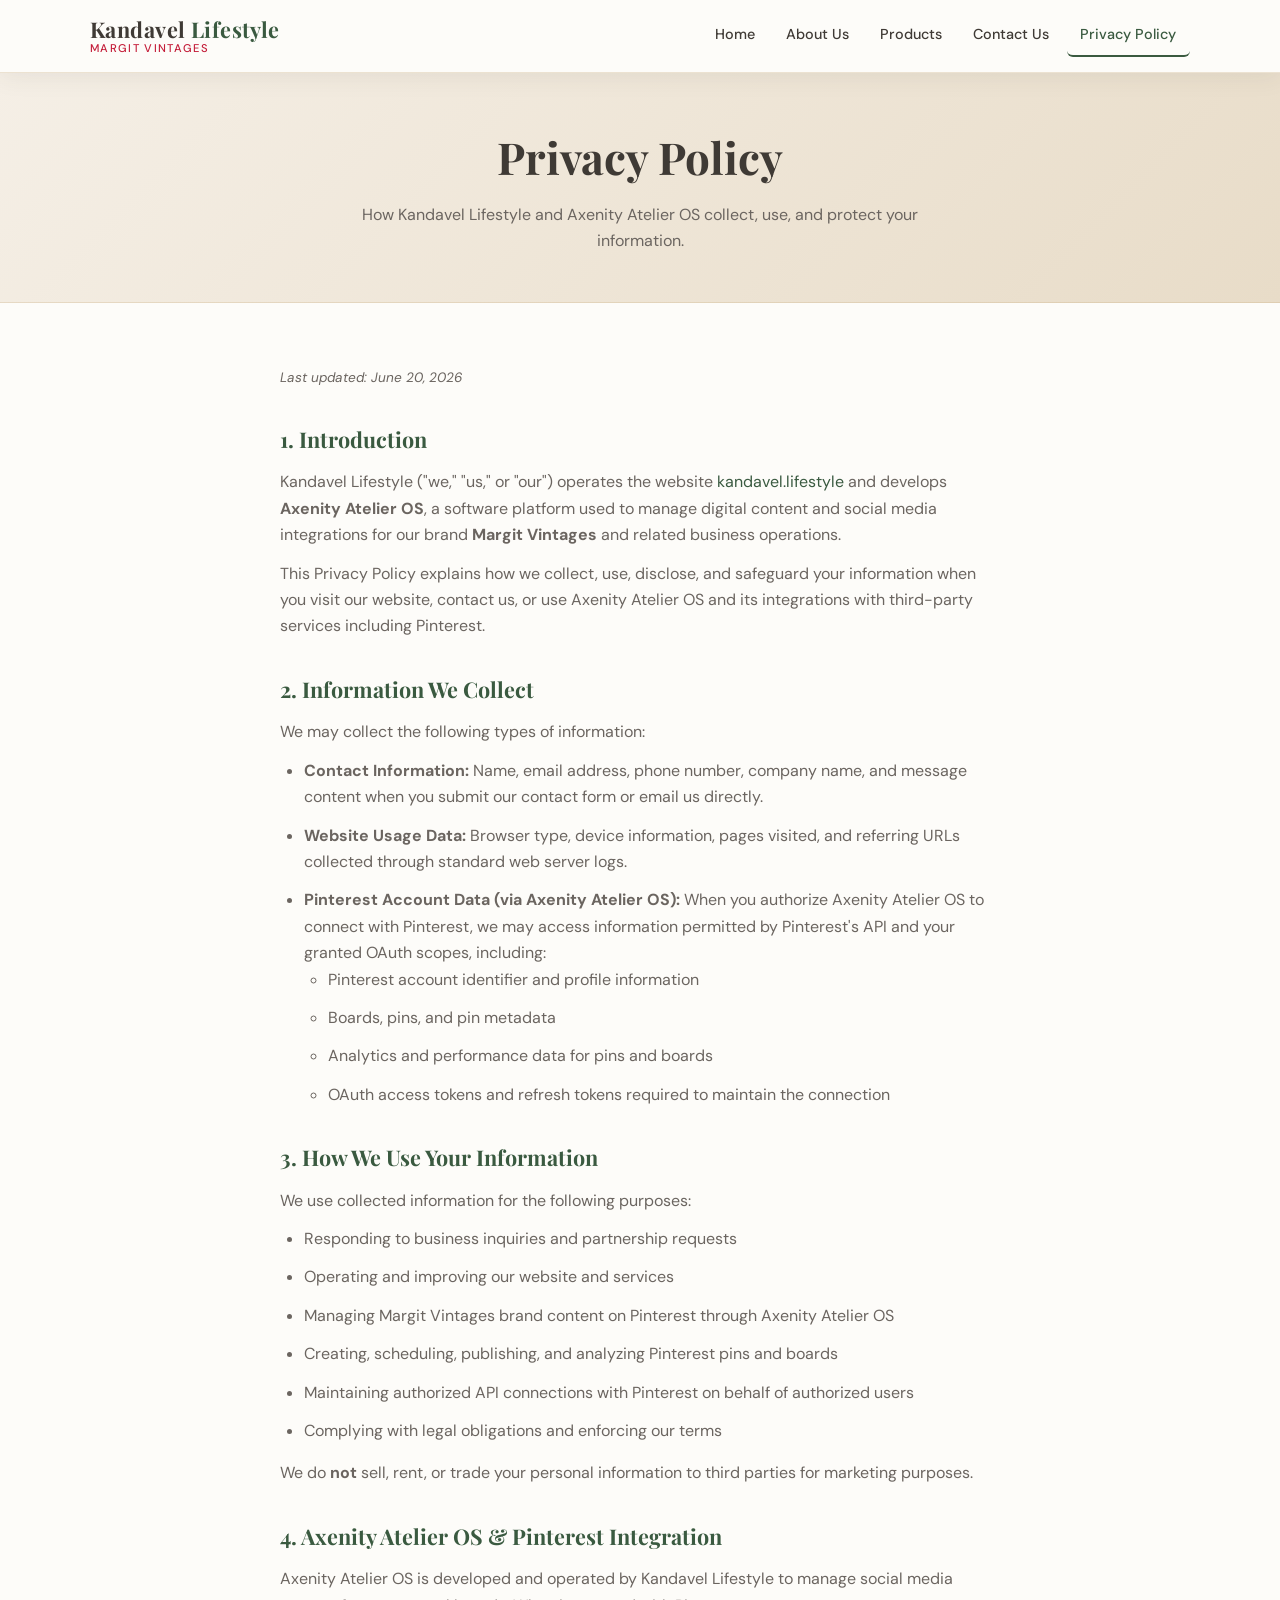
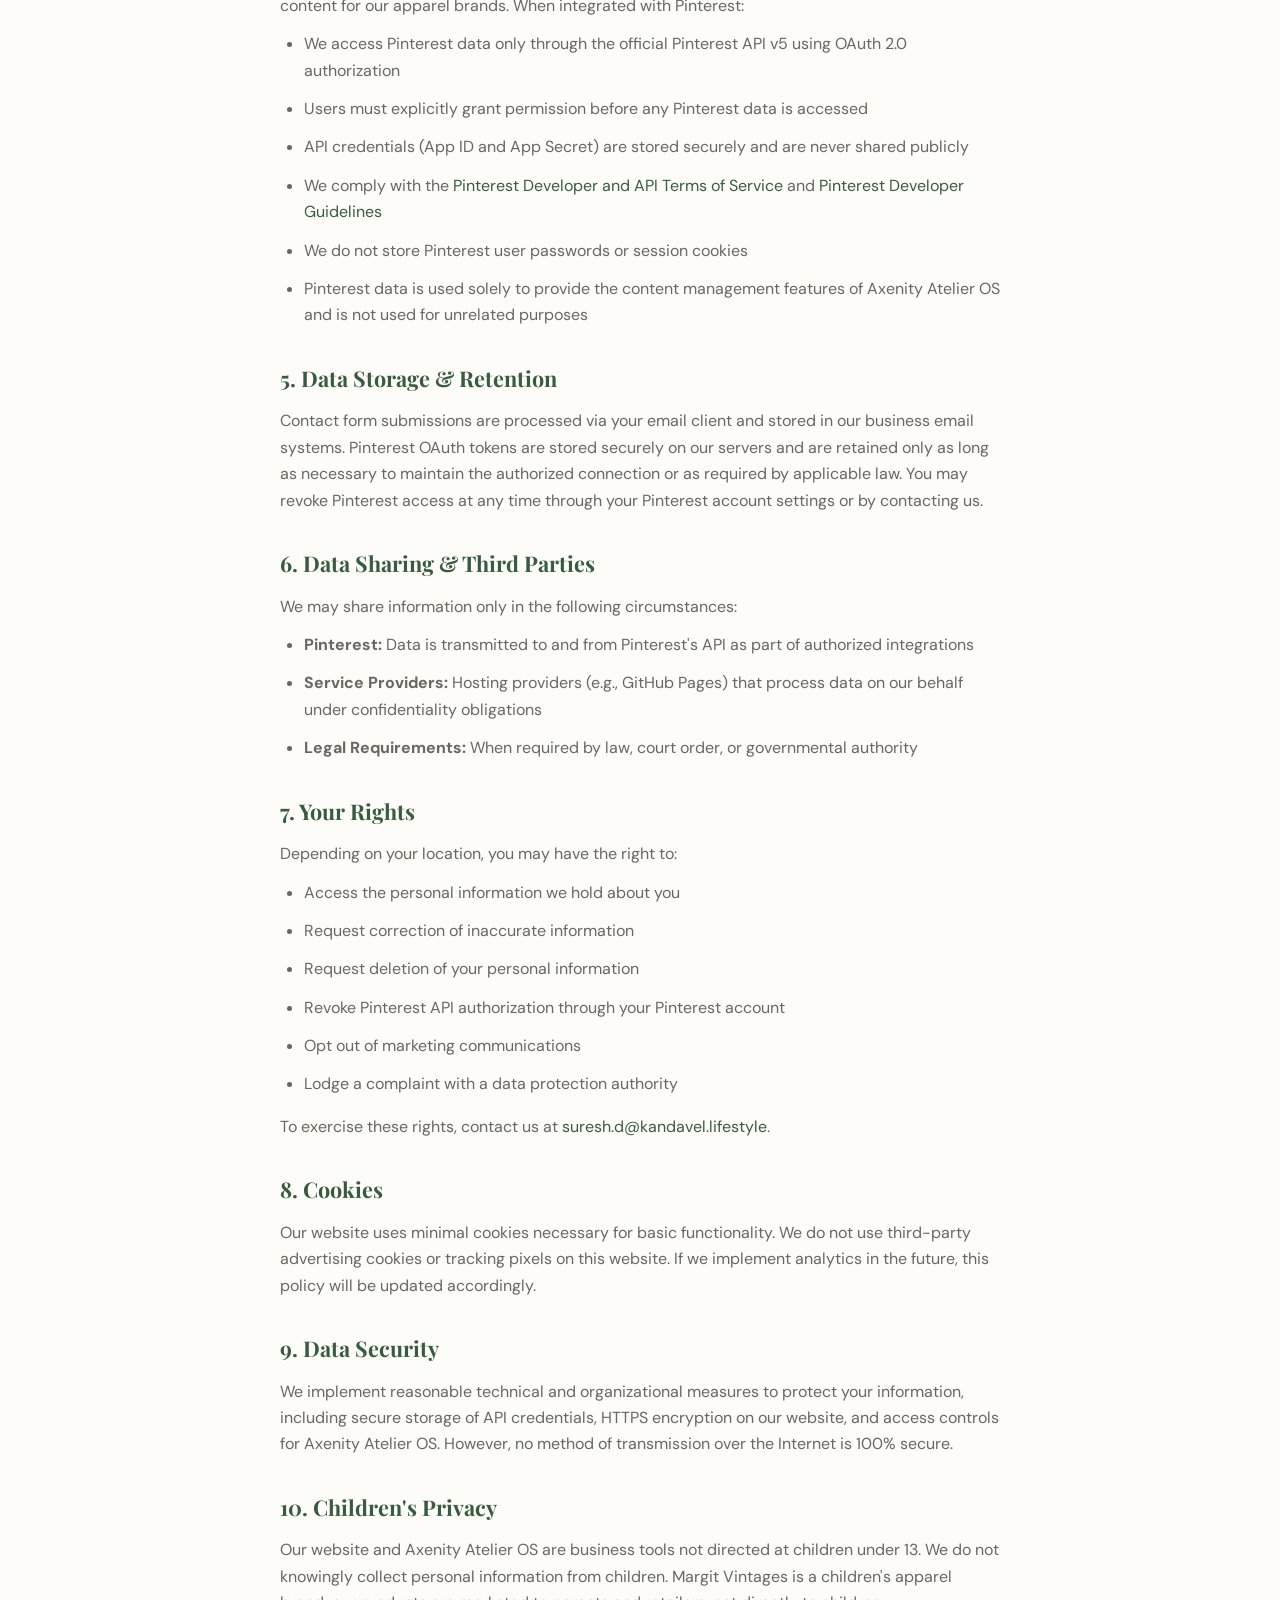
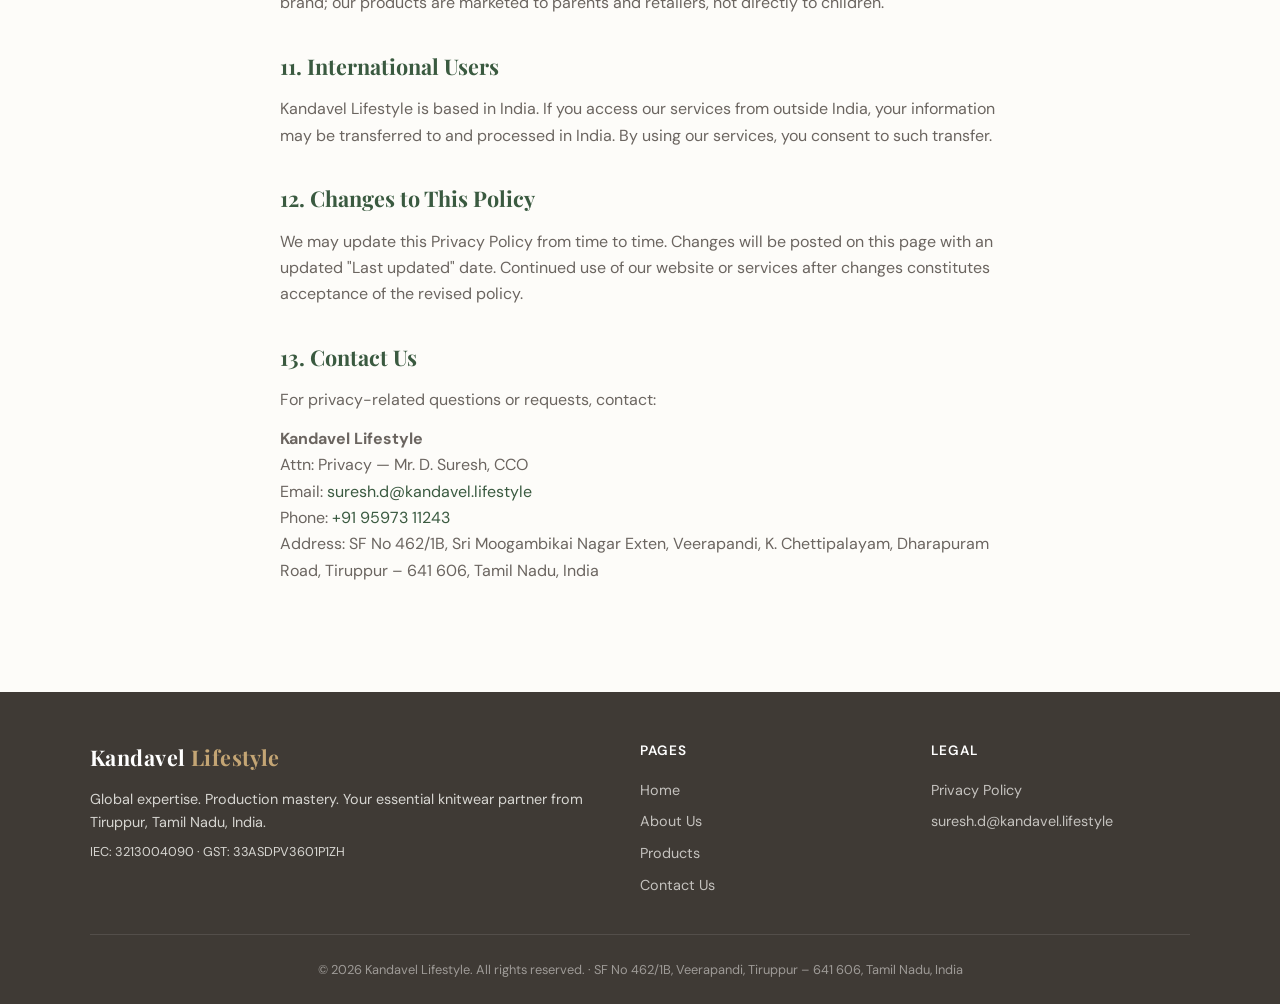
==== privacy-policy.html @ 0acff4d2 "Add Kandavel Lifestyle website for GitHub Pages hosting. Complete static site with About, Products, " ====
<!DOCTYPE html>
<html lang="en">
<head>
  <meta charset="UTF-8">
  <meta name="viewport" content="width=device-width, initial-scale=1.0">
  <meta name="description" content="Privacy Policy for Kandavel Lifestyle and Axenity Atelier OS — how we collect, use, and protect your data including Pinterest API integration.">
  <title>Privacy Policy | Kandavel Lifestyle</title>
  <link rel="preconnect" href="https://fonts.googleapis.com">
  <link rel="preconnect" href="https://fonts.gstatic.com" crossorigin>
  <link href="https://fonts.googleapis.com/css2?family=DM+Sans:ital,opsz,wght@0,9..40,400;0,9..40,500;0,9..40,600;0,9..40,700&family=Playfair+Display:wght@600;700&display=swap" rel="stylesheet">
  <link rel="stylesheet" href="css/style.css">
</head>
<body>
  <header class="site-header">
    <div class="container">
      <div class="header-inner">
        <a href="index.html" class="logo">
          <span class="logo-main">Kandavel <span>Lifestyle</span></span>
          <span class="logo-sub">Margit Vintages</span>
        </a>
        <nav class="nav-desktop" aria-label="Main navigation">
          <a href="index.html">Home</a>
          <a href="about.html">About Us</a>
          <a href="products.html">Products</a>
          <a href="contact.html">Contact Us</a>
          <a href="privacy-policy.html" class="active">Privacy Policy</a>
        </nav>
        <button class="menu-toggle" aria-label="Open menu" aria-expanded="false">
          <span></span><span></span><span></span>
        </button>
      </div>
      <nav class="nav-mobile" aria-label="Mobile navigation">
        <a href="index.html">Home</a>
        <a href="about.html">About Us</a>
        <a href="products.html">Products</a>
        <a href="contact.html">Contact Us</a>
        <a href="privacy-policy.html" class="active">Privacy Policy</a>
      </nav>
    </div>
  </header>

  <main>
    <section class="page-hero">
      <div class="container">
        <h1>Privacy Policy</h1>
        <p>How Kandavel Lifestyle and Axenity Atelier OS collect, use, and protect your information.</p>
      </div>
    </section>

    <section class="section">
      <div class="container policy-content">
        <p class="policy-updated">Last updated: June 20, 2026</p>

        <h2>1. Introduction</h2>
        <p>
          Kandavel Lifestyle ("we," "us," or "our") operates the website <a href="https://kandavel.lifestyle">kandavel.lifestyle</a> and develops <strong>Axenity Atelier OS</strong>, a software platform used to manage digital content and social media integrations for our brand <strong>Margit Vintages</strong> and related business operations.
        </p>
        <p>
          This Privacy Policy explains how we collect, use, disclose, and safeguard your information when you visit our website, contact us, or use Axenity Atelier OS and its integrations with third-party services including Pinterest.
        </p>

        <h2>2. Information We Collect</h2>
        <p>We may collect the following types of information:</p>
        <ul>
          <li><strong>Contact Information:</strong> Name, email address, phone number, company name, and message content when you submit our contact form or email us directly.</li>
          <li><strong>Website Usage Data:</strong> Browser type, device information, pages visited, and referring URLs collected through standard web server logs.</li>
          <li><strong>Pinterest Account Data (via Axenity Atelier OS):</strong> When you authorize Axenity Atelier OS to connect with Pinterest, we may access information permitted by Pinterest's API and your granted OAuth scopes, including:
            <ul>
              <li>Pinterest account identifier and profile information</li>
              <li>Boards, pins, and pin metadata</li>
              <li>Analytics and performance data for pins and boards</li>
              <li>OAuth access tokens and refresh tokens required to maintain the connection</li>
            </ul>
          </li>
        </ul>

        <h2>3. How We Use Your Information</h2>
        <p>We use collected information for the following purposes:</p>
        <ul>
          <li>Responding to business inquiries and partnership requests</li>
          <li>Operating and improving our website and services</li>
          <li>Managing Margit Vintages brand content on Pinterest through Axenity Atelier OS</li>
          <li>Creating, scheduling, publishing, and analyzing Pinterest pins and boards</li>
          <li>Maintaining authorized API connections with Pinterest on behalf of authorized users</li>
          <li>Complying with legal obligations and enforcing our terms</li>
        </ul>
        <p>We do <strong>not</strong> sell, rent, or trade your personal information to third parties for marketing purposes.</p>

        <h2>4. Axenity Atelier OS &amp; Pinterest Integration</h2>
        <p>
          Axenity Atelier OS is developed and operated by Kandavel Lifestyle to manage social media content for our apparel brands. When integrated with Pinterest:
        </p>
        <ul>
          <li>We access Pinterest data only through the official Pinterest API v5 using OAuth 2.0 authorization</li>
          <li>Users must explicitly grant permission before any Pinterest data is accessed</li>
          <li>API credentials (App ID and App Secret) are stored securely and are never shared publicly</li>
          <li>We comply with the <a href="https://developers.pinterest.com/terms/" target="_blank" rel="noopener noreferrer">Pinterest Developer and API Terms of Service</a> and <a href="https://policy.pinterest.com/en/developer-guidelines" target="_blank" rel="noopener noreferrer">Pinterest Developer Guidelines</a></li>
          <li>We do not store Pinterest user passwords or session cookies</li>
          <li>Pinterest data is used solely to provide the content management features of Axenity Atelier OS and is not used for unrelated purposes</li>
        </ul>

        <h2>5. Data Storage &amp; Retention</h2>
        <p>
          Contact form submissions are processed via your email client and stored in our business email systems. Pinterest OAuth tokens are stored securely on our servers and are retained only as long as necessary to maintain the authorized connection or as required by applicable law. You may revoke Pinterest access at any time through your Pinterest account settings or by contacting us.
        </p>

        <h2>6. Data Sharing &amp; Third Parties</h2>
        <p>We may share information only in the following circumstances:</p>
        <ul>
          <li><strong>Pinterest:</strong> Data is transmitted to and from Pinterest's API as part of authorized integrations</li>
          <li><strong>Service Providers:</strong> Hosting providers (e.g., GitHub Pages) that process data on our behalf under confidentiality obligations</li>
          <li><strong>Legal Requirements:</strong> When required by law, court order, or governmental authority</li>
        </ul>

        <h2>7. Your Rights</h2>
        <p>Depending on your location, you may have the right to:</p>
        <ul>
          <li>Access the personal information we hold about you</li>
          <li>Request correction of inaccurate information</li>
          <li>Request deletion of your personal information</li>
          <li>Revoke Pinterest API authorization through your Pinterest account</li>
          <li>Opt out of marketing communications</li>
          <li>Lodge a complaint with a data protection authority</li>
        </ul>
        <p>To exercise these rights, contact us at <a href="mailto:suresh.d@kandavel.lifestyle">suresh.d@kandavel.lifestyle</a>.</p>

        <h2>8. Cookies</h2>
        <p>
          Our website uses minimal cookies necessary for basic functionality. We do not use third-party advertising cookies or tracking pixels on this website. If we implement analytics in the future, this policy will be updated accordingly.
        </p>

        <h2>9. Data Security</h2>
        <p>
          We implement reasonable technical and organizational measures to protect your information, including secure storage of API credentials, HTTPS encryption on our website, and access controls for Axenity Atelier OS. However, no method of transmission over the Internet is 100% secure.
        </p>

        <h2>10. Children's Privacy</h2>
        <p>
          Our website and Axenity Atelier OS are business tools not directed at children under 13. We do not knowingly collect personal information from children. Margit Vintages is a children's apparel brand; our products are marketed to parents and retailers, not directly to children.
        </p>

        <h2>11. International Users</h2>
        <p>
          Kandavel Lifestyle is based in India. If you access our services from outside India, your information may be transferred to and processed in India. By using our services, you consent to such transfer.
        </p>

        <h2>12. Changes to This Policy</h2>
        <p>
          We may update this Privacy Policy from time to time. Changes will be posted on this page with an updated "Last updated" date. Continued use of our website or services after changes constitutes acceptance of the revised policy.
        </p>

        <h2>13. Contact Us</h2>
        <p>For privacy-related questions or requests, contact:</p>
        <p>
          <strong>Kandavel Lifestyle</strong><br>
          Attn: Privacy — Mr. D. Suresh, CCO<br>
          Email: <a href="mailto:suresh.d@kandavel.lifestyle">suresh.d@kandavel.lifestyle</a><br>
          Phone: <a href="tel:+919597311243">+91 95973 11243</a><br>
          Address: SF No 462/1B, Sri Moogambikai Nagar Exten, Veerapandi, K. Chettipalayam, Dharapuram Road, Tiruppur – 641 606, Tamil Nadu, India
        </p>
      </div>
    </section>
  </main>

  <footer class="site-footer">
    <div class="container">
      <div class="footer-grid">
        <div class="footer-brand">
          <div class="logo-main">Kandavel <span>Lifestyle</span></div>
          <p>Global expertise. Production mastery. Your essential knitwear partner from Tiruppur, Tamil Nadu, India.</p>
          <p style="margin-top: 0.5rem; font-size: 0.8rem;">IEC: 3213004090 · GST: 33ASDPV3601P1ZH</p>
        </div>
        <div class="footer-links">
          <h4>Pages</h4>
          <a href="index.html">Home</a>
          <a href="about.html">About Us</a>
          <a href="products.html">Products</a>
          <a href="contact.html">Contact Us</a>
        </div>
        <div class="footer-links">
          <h4>Legal</h4>
          <a href="privacy-policy.html">Privacy Policy</a>
          <a href="mailto:suresh.d@kandavel.lifestyle">suresh.d@kandavel.lifestyle</a>
        </div>
      </div>
      <div class="footer-bottom">
        <p>&copy; 2026 Kandavel Lifestyle. All rights reserved. · SF No 462/1B, Veerapandi, Tiruppur – 641 606, Tamil Nadu, India</p>
      </div>
    </div>
  </footer>

  <script src="js/main.js"></script>
</body>
</html>
---- css/style.css ----
:root {
  --wood: #c4a574;
  --wood-dark: #8b6914;
  --wood-light: #f5efe6;
  --brand-red: #c41e3a;
  --brand-green: #3a5a40;
  --brand-green-light: #588157;
  --navy: #1b2a4a;
  --stone: #3f3a35;
  --stone-muted: #6b6560;
  --white: #fdfcf9;
  --shadow: 0 4px 24px rgba(63, 58, 53, 0.08);
  --shadow-lg: 0 12px 40px rgba(63, 58, 53, 0.12);
  --radius: 12px;
  --font-display: 'Playfair Display', Georgia, serif;
  --font-body: 'DM Sans', system-ui, sans-serif;
}

*,
*::before,
*::after {
  box-sizing: border-box;
  margin: 0;
  padding: 0;
}

html {
  scroll-behavior: smooth;
}

body {
  font-family: var(--font-body);
  background-color: var(--white);
  color: var(--stone);
  line-height: 1.65;
  -webkit-font-smoothing: antialiased;
}

img {
  max-width: 100%;
  height: auto;
  display: block;
}

a {
  color: var(--brand-green);
  text-decoration: none;
  transition: color 0.2s;
}

a:hover {
  color: var(--brand-green-light);
}

.container {
  width: 100%;
  max-width: 1140px;
  margin: 0 auto;
  padding: 0 1.25rem;
}

/* Header */
.site-header {
  position: sticky;
  top: 0;
  z-index: 100;
  background: rgba(253, 252, 249, 0.95);
  backdrop-filter: blur(10px);
  border-bottom: 1px solid rgba(196, 165, 116, 0.3);
  box-shadow: var(--shadow);
}

.header-inner {
  display: flex;
  align-items: center;
  justify-content: space-between;
  height: 72px;
}

.logo {
  display: flex;
  flex-direction: column;
  line-height: 1.15;
}

.logo-main {
  font-family: var(--font-display);
  font-size: 1.35rem;
  font-weight: 700;
  color: var(--stone);
  letter-spacing: 0.02em;
}

.logo-main span {
  color: var(--brand-green);
}

.logo-sub {
  font-size: 0.7rem;
  font-weight: 500;
  color: var(--brand-red);
  letter-spacing: 0.12em;
  text-transform: uppercase;
}

.nav-desktop {
  display: none;
  gap: 0.25rem;
}

.nav-desktop a {
  padding: 0.5rem 0.85rem;
  font-size: 0.9rem;
  font-weight: 500;
  color: var(--stone);
  border-radius: 6px;
  border-bottom: 2px solid transparent;
}

.nav-desktop a:hover,
.nav-desktop a.active {
  color: var(--brand-green);
  border-bottom-color: var(--brand-green);
}

.menu-toggle {
  display: flex;
  flex-direction: column;
  gap: 5px;
  background: none;
  border: none;
  cursor: pointer;
  padding: 8px;
}

.menu-toggle span {
  display: block;
  width: 24px;
  height: 2px;
  background: var(--stone);
  transition: transform 0.3s;
}

.nav-mobile {
  display: none;
  flex-direction: column;
  padding: 0.5rem 0 1rem;
  border-top: 1px solid rgba(196, 165, 116, 0.2);
}

.nav-mobile.open {
  display: flex;
}

.nav-mobile a {
  padding: 0.75rem 0;
  font-weight: 500;
  color: var(--stone);
  border-bottom: 1px solid rgba(196, 165, 116, 0.15);
}

.nav-mobile a:hover,
.nav-mobile a.active {
  color: var(--brand-green);
}

@media (min-width: 768px) {
  .nav-desktop {
    display: flex;
  }

  .menu-toggle {
    display: none;
  }

  .nav-mobile {
    display: none !important;
  }
}

/* Hero */
.hero {
  position: relative;
  min-height: 480px;
  display: flex;
  align-items: flex-end;
  overflow: hidden;
  background: linear-gradient(135deg, var(--wood-light) 0%, #e8dcc8 50%, var(--wood) 100%);
}

.hero::before {
  content: '';
  position: absolute;
  inset: 0;
  background:
    repeating-linear-gradient(
      90deg,
      transparent,
      transparent 48px,
      rgba(139, 105, 20, 0.04) 48px,
      rgba(139, 105, 20, 0.04) 50px
    );
  pointer-events: none;
}

.hero-content {
  position: relative;
  padding: 3rem 0 4rem;
  max-width: 640px;
}

.hero-eyebrow {
  display: inline-block;
  font-size: 0.75rem;
  font-weight: 600;
  letter-spacing: 0.15em;
  text-transform: uppercase;
  color: var(--brand-red);
  margin-bottom: 0.75rem;
}

.hero h1 {
  font-family: var(--font-display);
  font-size: clamp(2rem, 5vw, 3.25rem);
  font-weight: 700;
  color: var(--stone);
  line-height: 1.15;
  margin-bottom: 1rem;
}

.hero p {
  font-size: 1.1rem;
  color: var(--stone-muted);
  margin-bottom: 1.75rem;
}

.hero-actions {
  display: flex;
  flex-wrap: wrap;
  gap: 0.75rem;
}

/* Buttons */
.btn {
  display: inline-flex;
  align-items: center;
  justify-content: center;
  padding: 0.75rem 1.5rem;
  font-size: 0.9rem;
  font-weight: 600;
  border-radius: 8px;
  border: 2px solid transparent;
  cursor: pointer;
  transition: all 0.2s;
}

.btn-primary {
  background: var(--brand-green);
  color: white;
  border-color: var(--brand-green);
}

.btn-primary:hover {
  background: var(--brand-green-light);
  border-color: var(--brand-green-light);
  color: white;
}

.btn-outline {
  background: transparent;
  color: var(--brand-green);
  border-color: var(--brand-green);
}

.btn-outline:hover {
  background: var(--brand-green);
  color: white;
}

.btn-red {
  background: var(--brand-red);
  color: white;
  border-color: var(--brand-red);
}

.btn-red:hover {
  background: #a01830;
  border-color: #a01830;
  color: white;
}

/* Sections */
.section {
  padding: 4rem 0;
}

.section-alt {
  background: var(--wood-light);
}

.section-header {
  text-align: center;
  max-width: 680px;
  margin: 0 auto 3rem;
}

.section-header h2 {
  font-family: var(--font-display);
  font-size: clamp(1.75rem, 4vw, 2.5rem);
  color: var(--stone);
  margin-bottom: 0.75rem;
}

.section-header p {
  color: var(--stone-muted);
  font-size: 1.05rem;
}

/* Cards grid */
.grid-3 {
  display: grid;
  grid-template-columns: 1fr;
  gap: 1.5rem;
}

.grid-2 {
  display: grid;
  grid-template-columns: 1fr;
  gap: 1.5rem;
}

@media (min-width: 640px) {
  .grid-2 {
    grid-template-columns: repeat(2, 1fr);
  }
}

@media (min-width: 768px) {
  .grid-3 {
    grid-template-columns: repeat(3, 1fr);
  }
}

.card {
  background: white;
  border-radius: var(--radius);
  box-shadow: var(--shadow);
  overflow: hidden;
  transition: transform 0.3s, box-shadow 0.3s;
}

.card:hover {
  transform: translateY(-4px);
  box-shadow: var(--shadow-lg);
}

.card-icon {
  font-size: 2rem;
  margin-bottom: 0.75rem;
}

.card-body {
  padding: 1.5rem;
}

.card-body h3 {
  font-family: var(--font-display);
  font-size: 1.2rem;
  color: var(--brand-green);
  margin-bottom: 0.5rem;
}

.card-body p {
  color: var(--stone-muted);
  font-size: 0.95rem;
}

/* Product cards */
.product-grid {
  display: grid;
  grid-template-columns: 1fr;
  gap: 2rem;
}

@media (min-width: 640px) {
  .product-grid {
    grid-template-columns: repeat(2, 1fr);
  }
}

@media (min-width: 1024px) {
  .product-grid {
    grid-template-columns: repeat(3, 1fr);
  }
}

.product-card img {
  width: 100%;
  aspect-ratio: 4/5;
  object-fit: cover;
}

.product-card .card-body {
  padding: 1.25rem;
}

.product-tag {
  display: inline-block;
  font-size: 0.7rem;
  font-weight: 600;
  letter-spacing: 0.08em;
  text-transform: uppercase;
  color: var(--brand-red);
  margin-bottom: 0.35rem;
}

.product-card h3 {
  font-family: var(--font-display);
  font-size: 1.15rem;
  color: var(--stone);
  margin-bottom: 0.35rem;
}

.product-card .product-desc {
  font-size: 0.88rem;
  color: var(--stone-muted);
}

/* Margit banner */
.margit-banner {
  background: linear-gradient(135deg, var(--navy) 0%, #2a3f6b 100%);
  color: white;
  border-radius: var(--radius);
  padding: 2.5rem;
  display: grid;
  gap: 1.5rem;
  align-items: center;
}

@media (min-width: 768px) {
  .margit-banner {
    grid-template-columns: 1fr 1fr;
    padding: 3rem;
  }
}

.margit-banner h2 {
  font-family: var(--font-display);
  font-size: 1.75rem;
  margin-bottom: 0.5rem;
}

.margit-banner h2 em {
  color: var(--brand-red);
  font-style: normal;
}

.margit-banner p {
  opacity: 0.9;
  font-size: 1rem;
}

/* Stats */
.stats-row {
  display: grid;
  grid-template-columns: repeat(2, 1fr);
  gap: 1rem;
}

@media (min-width: 768px) {
  .stats-row {
    grid-template-columns: repeat(4, 1fr);
  }
}

.stat-item {
  text-align: center;
  padding: 1.5rem 1rem;
  background: white;
  border-radius: var(--radius);
  box-shadow: var(--shadow);
}

.stat-value {
  font-family: var(--font-display);
  font-size: 1.75rem;
  font-weight: 700;
  color: var(--brand-green);
}

.stat-label {
  font-size: 0.8rem;
  color: var(--stone-muted);
  margin-top: 0.25rem;
}

/* About page */
.about-intro {
  max-width: 760px;
  margin: 0 auto 3rem;
  font-size: 1.05rem;
  color: var(--stone-muted);
}

.founder-grid {
  display: grid;
  gap: 1.5rem;
}

@media (min-width: 768px) {
  .founder-grid {
    grid-template-columns: repeat(2, 1fr);
  }
}

.founder-card {
  background: white;
  border-radius: var(--radius);
  padding: 2rem;
  box-shadow: var(--shadow);
  border-left: 4px solid var(--brand-green);
}

.founder-card h3 {
  font-family: var(--font-display);
  font-size: 1.25rem;
  margin-bottom: 0.25rem;
}

.founder-role {
  font-size: 0.85rem;
  font-weight: 600;
  color: var(--brand-red);
  text-transform: uppercase;
  letter-spacing: 0.06em;
  margin-bottom: 0.75rem;
}

.comparison-table {
  width: 100%;
  border-collapse: collapse;
  background: white;
  border-radius: var(--radius);
  overflow: hidden;
  box-shadow: var(--shadow);
  font-size: 0.9rem;
}

.comparison-table th,
.comparison-table td {
  padding: 1rem 1.25rem;
  text-align: left;
  border-bottom: 1px solid rgba(196, 165, 116, 0.2);
}

.comparison-table th {
  background: var(--brand-green);
  color: white;
  font-weight: 600;
}

.comparison-table tr:last-child td {
  border-bottom: none;
}

.commitment-list {
  list-style: none;
  display: grid;
  gap: 1rem;
}

@media (min-width: 768px) {
  .commitment-list {
    grid-template-columns: repeat(2, 1fr);
  }
}

.commitment-list li {
  background: white;
  padding: 1.25rem;
  border-radius: var(--radius);
  box-shadow: var(--shadow);
}

.commitment-list li strong {
  display: block;
  color: var(--brand-green);
  margin-bottom: 0.35rem;
}

/* Contact */
.contact-layout {
  display: grid;
  gap: 2rem;
}

@media (min-width: 768px) {
  .contact-layout {
    grid-template-columns: 1fr 1fr;
  }
}

.contact-info-card {
  background: white;
  border-radius: var(--radius);
  padding: 2rem;
  box-shadow: var(--shadow);
}

.contact-info-card h3 {
  font-family: var(--font-display);
  font-size: 1.2rem;
  color: var(--brand-green);
  margin-bottom: 1rem;
}

.contact-person {
  margin-bottom: 1.5rem;
  padding-bottom: 1.5rem;
  border-bottom: 1px solid rgba(196, 165, 116, 0.2);
}

.contact-person:last-child {
  margin-bottom: 0;
  padding-bottom: 0;
  border-bottom: none;
}

.contact-person .role {
  font-size: 0.8rem;
  font-weight: 600;
  color: var(--brand-red);
  text-transform: uppercase;
  letter-spacing: 0.06em;
}

.contact-person .name {
  font-weight: 600;
  font-size: 1.05rem;
  margin: 0.25rem 0;
}

.contact-person a {
  display: block;
  font-size: 0.9rem;
  margin-top: 0.15rem;
}

.contact-form {
  background: white;
  border-radius: var(--radius);
  padding: 2rem;
  box-shadow: var(--shadow);
}

.form-group {
  margin-bottom: 1.25rem;
}

.form-group label {
  display: block;
  font-size: 0.85rem;
  font-weight: 600;
  margin-bottom: 0.4rem;
  color: var(--stone);
}

.form-group input,
.form-group textarea {
  width: 100%;
  padding: 0.75rem 1rem;
  border: 1px solid rgba(196, 165, 116, 0.4);
  border-radius: 8px;
  font-family: var(--font-body);
  font-size: 0.95rem;
  background: var(--white);
  transition: border-color 0.2s;
}

.form-group input:focus,
.form-group textarea:focus {
  outline: none;
  border-color: var(--brand-green);
}

.form-group textarea {
  min-height: 120px;
  resize: vertical;
}

/* Privacy policy */
.policy-content {
  max-width: 760px;
  margin: 0 auto;
}

.policy-content h2 {
  font-family: var(--font-display);
  font-size: 1.35rem;
  color: var(--brand-green);
  margin: 2rem 0 0.75rem;
}

.policy-content h2:first-child {
  margin-top: 0;
}

.policy-content p,
.policy-content li {
  color: var(--stone-muted);
  margin-bottom: 0.75rem;
}

.policy-content ul {
  padding-left: 1.5rem;
  margin-bottom: 1rem;
}

.policy-updated {
  font-size: 0.85rem;
  color: var(--stone-muted);
  font-style: italic;
  margin-bottom: 2rem;
}

/* Page hero (inner pages) */
.page-hero {
  background: linear-gradient(135deg, var(--wood-light), #e8dcc8);
  padding: 3rem 0;
  text-align: center;
  border-bottom: 1px solid rgba(196, 165, 116, 0.3);
}

.page-hero h1 {
  font-family: var(--font-display);
  font-size: clamp(1.75rem, 4vw, 2.75rem);
  color: var(--stone);
  margin-bottom: 0.5rem;
}

.page-hero p {
  color: var(--stone-muted);
  max-width: 560px;
  margin: 0 auto;
}

/* B2B products section */
.b2b-grid {
  display: grid;
  gap: 1rem;
}

@media (min-width: 640px) {
  .b2b-grid {
    grid-template-columns: repeat(2, 1fr);
  }
}

@media (min-width: 1024px) {
  .b2b-grid {
    grid-template-columns: repeat(4, 1fr);
  }
}

.b2b-item {
  background: white;
  padding: 1.25rem;
  border-radius: var(--radius);
  box-shadow: var(--shadow);
  text-align: center;
  font-weight: 500;
  color: var(--stone);
}

/* Footer */
.site-footer {
  background: var(--stone);
  color: rgba(253, 252, 249, 0.8);
  padding: 3rem 0 1.5rem;
  margin-top: 2rem;
}

.footer-grid {
  display: grid;
  gap: 2rem;
  margin-bottom: 2rem;
}

@media (min-width: 768px) {
  .footer-grid {
    grid-template-columns: 2fr 1fr 1fr;
  }
}

.footer-brand .logo-main {
  color: white;
}

.footer-brand .logo-main span {
  color: var(--wood);
}

.footer-brand p {
  margin-top: 0.75rem;
  font-size: 0.9rem;
  line-height: 1.6;
}

.footer-links h4 {
  font-size: 0.85rem;
  font-weight: 600;
  text-transform: uppercase;
  letter-spacing: 0.08em;
  color: white;
  margin-bottom: 0.75rem;
}

.footer-links a {
  display: block;
  color: rgba(253, 252, 249, 0.7);
  font-size: 0.9rem;
  padding: 0.25rem 0;
}

.footer-links a:hover {
  color: white;
}

.footer-bottom {
  border-top: 1px solid rgba(255, 255, 255, 0.1);
  padding-top: 1.5rem;
  text-align: center;
  font-size: 0.8rem;
  color: rgba(253, 252, 249, 0.5);
}
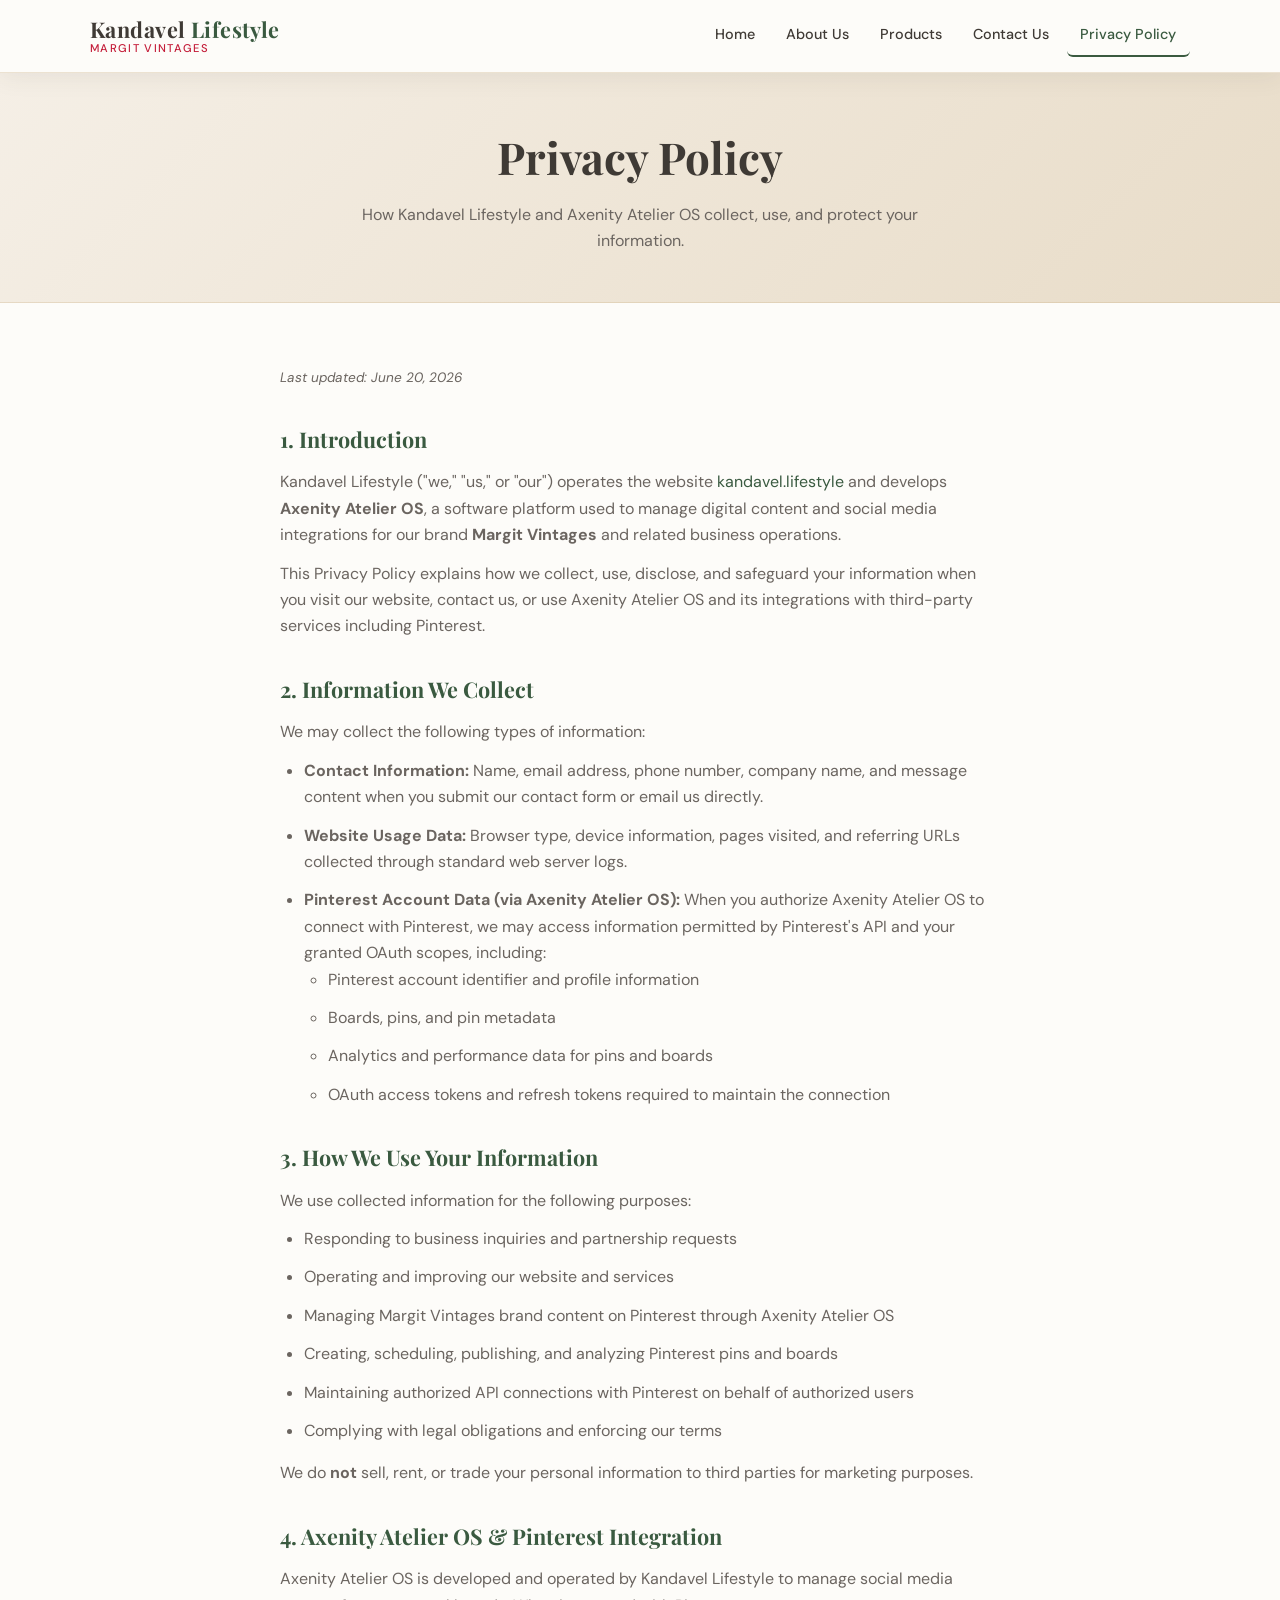
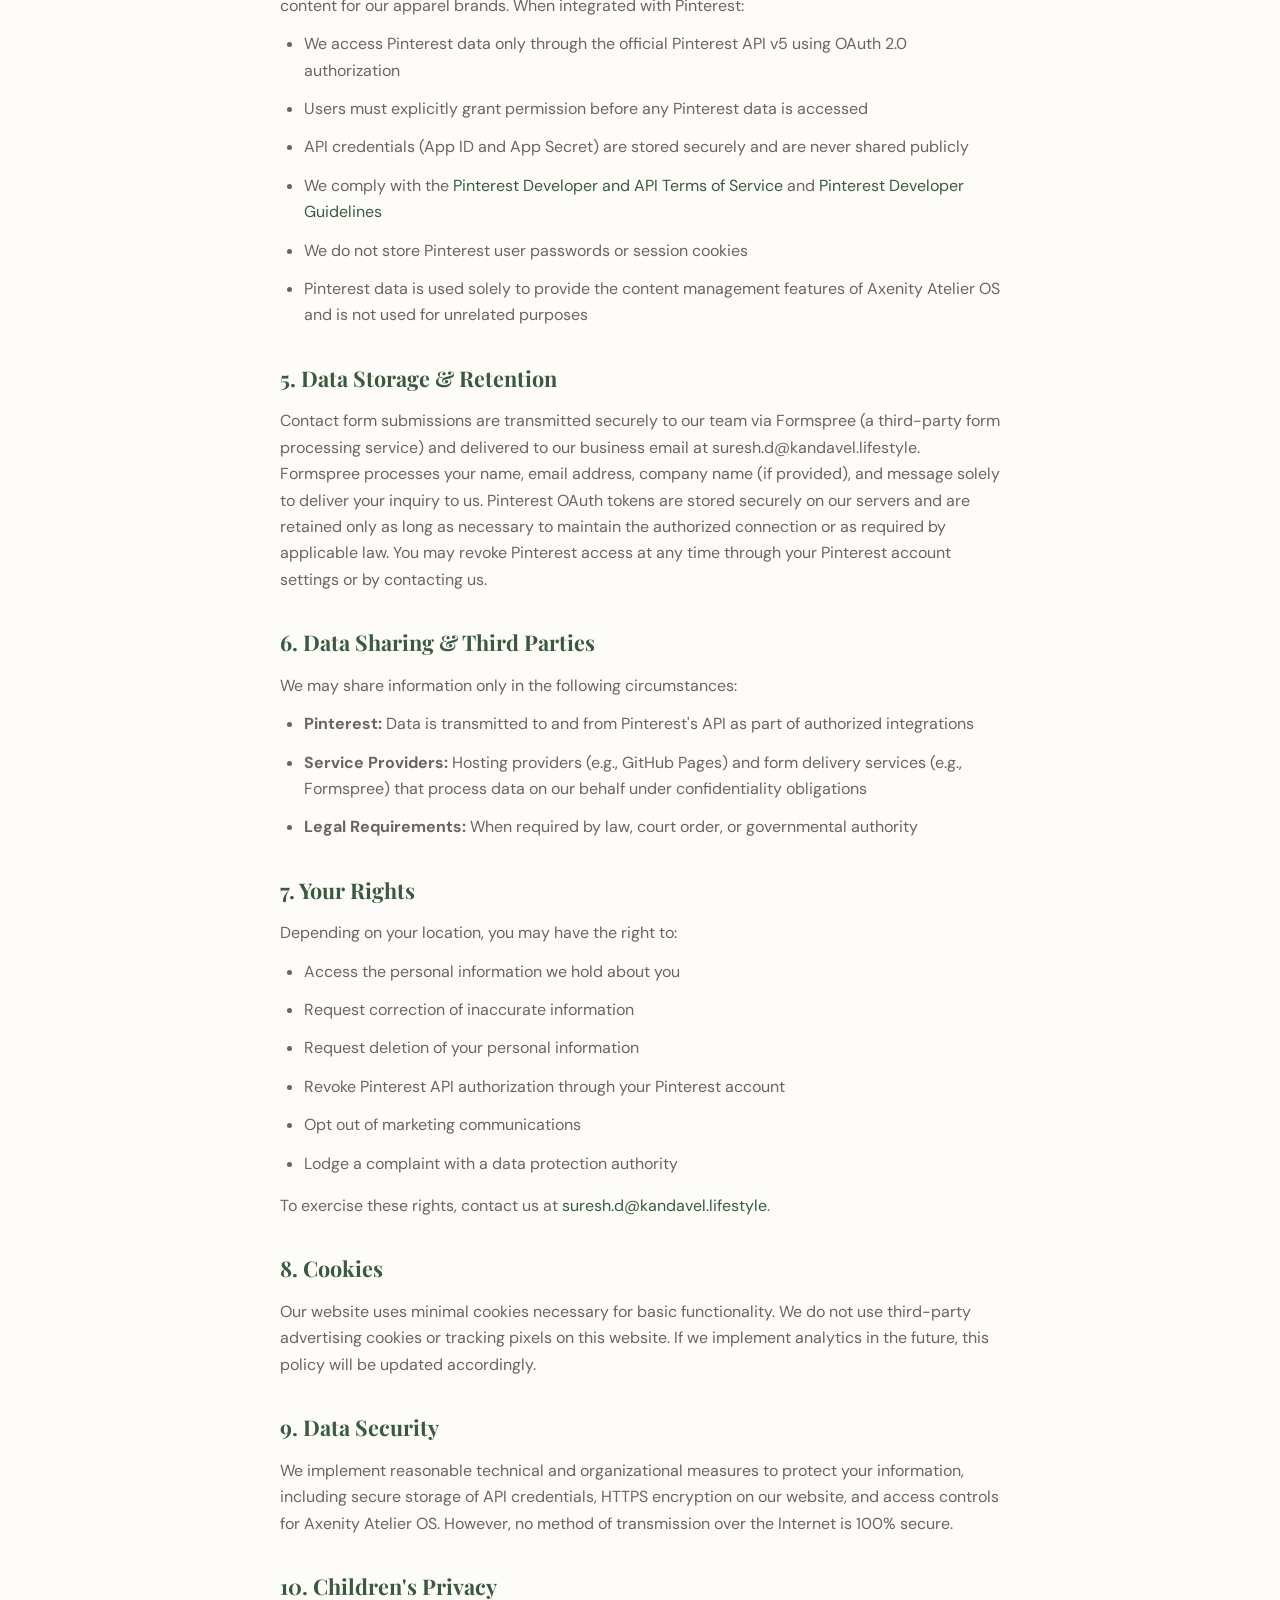
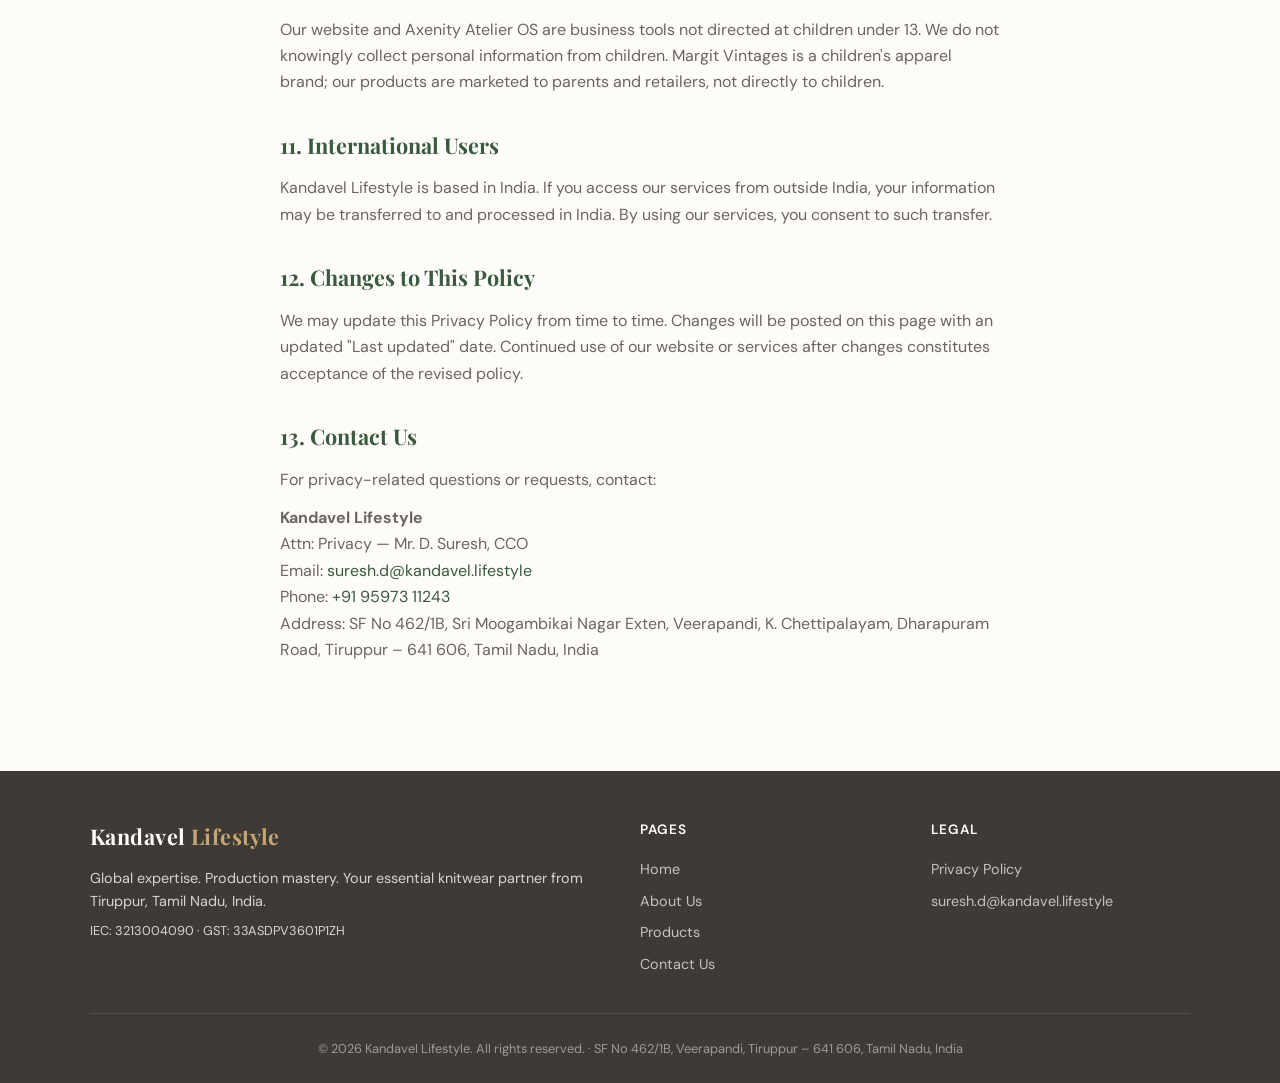
==== commit 64c31d8c: "Add Formspree AJAX contact form so inquiries send directly from the site. Replaces the mailto workar" ====
--- a/privacy-policy.html
+++ b/privacy-policy.html
@@ -101,14 +101,14 @@
 
         <h2>5. Data Storage &amp; Retention</h2>
         <p>
-          Contact form submissions are processed via your email client and stored in our business email systems. Pinterest OAuth tokens are stored securely on our servers and are retained only as long as necessary to maintain the authorized connection or as required by applicable law. You may revoke Pinterest access at any time through your Pinterest account settings or by contacting us.
+          Contact form submissions are transmitted securely to our team via Formspree (a third-party form processing service) and delivered to our business email at suresh.d@kandavel.lifestyle. Formspree processes your name, email address, company name (if provided), and message solely to deliver your inquiry to us. Pinterest OAuth tokens are stored securely on our servers and are retained only as long as necessary to maintain the authorized connection or as required by applicable law. You may revoke Pinterest access at any time through your Pinterest account settings or by contacting us.
         </p>
 
         <h2>6. Data Sharing &amp; Third Parties</h2>
         <p>We may share information only in the following circumstances:</p>
         <ul>
           <li><strong>Pinterest:</strong> Data is transmitted to and from Pinterest's API as part of authorized integrations</li>
-          <li><strong>Service Providers:</strong> Hosting providers (e.g., GitHub Pages) that process data on our behalf under confidentiality obligations</li>
+          <li><strong>Service Providers:</strong> Hosting providers (e.g., GitHub Pages) and form delivery services (e.g., Formspree) that process data on our behalf under confidentiality obligations</li>
           <li><strong>Legal Requirements:</strong> When required by law, court order, or governmental authority</li>
         </ul>
 
--- a/css/style.css
+++ b/css/style.css
@@ -688,6 +688,62 @@
   resize: vertical;
 }
 
+.form-honeypot {
+  position: absolute;
+  left: -9999px;
+  width: 1px;
+  height: 1px;
+  overflow: hidden;
+}
+
+.form-note {
+  font-size: 0.8rem;
+  color: var(--stone-muted);
+  margin-top: 0.75rem;
+}
+
+.form-status {
+  border-radius: 8px;
+  padding: 1rem 1.25rem;
+  margin-bottom: 1.25rem;
+  font-size: 0.95rem;
+  line-height: 1.6;
+}
+
+.form-status--success {
+  background: rgba(45, 90, 61, 0.1);
+  border: 1px solid rgba(45, 90, 61, 0.25);
+  color: var(--brand-green);
+}
+
+.form-status--error {
+  background: rgba(180, 60, 50, 0.08);
+  border: 1px solid rgba(180, 60, 50, 0.25);
+  color: #8b3a32;
+}
+
+.form-field-error {
+  display: block;
+  font-size: 0.8rem;
+  color: #8b3a32;
+  margin-top: 0.35rem;
+  min-height: 0;
+}
+
+.form-field-error:empty {
+  display: none;
+}
+
+.form-group input[aria-invalid="true"],
+.form-group textarea[aria-invalid="true"] {
+  border-color: #8b3a32;
+}
+
+.contact-form-submit:disabled {
+  opacity: 0.7;
+  cursor: not-allowed;
+}
+
 /* Privacy policy */
 .policy-content {
   max-width: 760px;
